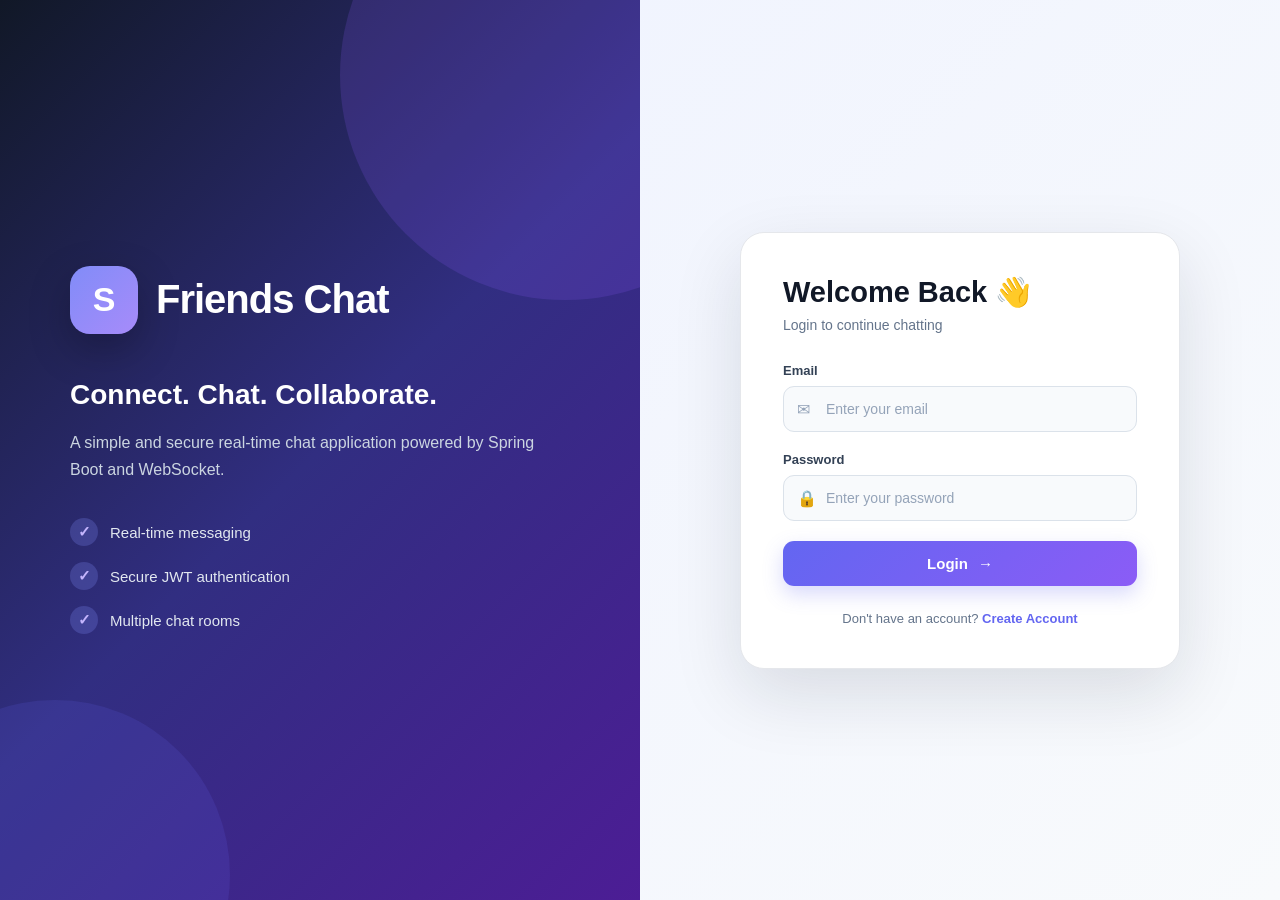
==== src/main/resources/static/index.html @ b25c4fea "creating a chat application for friends" ====
<!DOCTYPE html>
<html lang="en">

<head>

  <meta charset="UTF-8">

  <meta name="viewport"
        content="width=device-width, initial-scale=1.0">

  <title>Friends Chat</title>


  <style>

    /* =========================================
       RESET
    ========================================= */

    * {
        margin: 0;
        padding: 0;
        box-sizing: border-box;
    }


    /* =========================================
       BODY
    ========================================= */

    body {

        font-family:
                "Segoe UI",
                Arial,
                sans-serif;

        min-height: 100vh;

        background:
                linear-gradient(
                        135deg,
                        #eef2ff,
                        #f8fafc
                );

        color: #111827;
    }


    /* =========================================
       MAIN CONTAINER
    ========================================= */

    .auth-page {

        min-height: 100vh;

        display: flex;
    }


    /* =========================================
       LEFT SIDE
    ========================================= */

    .auth-left {

        width: 50%;

        min-height: 100vh;

        padding: 70px;

        display: flex;

        flex-direction: column;

        justify-content: center;

        position: relative;

        overflow: hidden;

        color: white;

        background:
                linear-gradient(
                        135deg,
                        #111827 0%,
                        #312e81 50%,
                        #4c1d95 100%
                );
    }


    /* Background Circle 1 */

    .auth-left::before {

        content: "";

        position: absolute;

        width: 450px;

        height: 450px;

        border-radius: 50%;

        background:
                rgba(139, 92, 246, 0.18);

        top: -150px;

        right: -150px;
    }


    /* Background Circle 2 */

    .auth-left::after {

        content: "";

        position: absolute;

        width: 350px;

        height: 350px;

        border-radius: 50%;

        background:
                rgba(99, 102, 241, 0.15);

        bottom: -150px;

        left: -120px;
    }


    /* =========================================
       BRAND
    ========================================= */

    .brand {

        position: relative;

        z-index: 2;

        display: flex;

        align-items: center;

        gap: 18px;
    }


    .logo {

        width: 68px;

        height: 68px;

        border-radius: 20px;

        display: flex;

        align-items: center;

        justify-content: center;

        background:
                linear-gradient(
                        135deg,
                        #818cf8,
                        #a78bfa
                );

        font-size: 34px;

        font-weight: 800;

        box-shadow:
                0 15px 40px
                rgba(0, 0, 0, 0.25);
    }


    .brand h1 {

        font-size: 40px;

        font-weight: 700;

        letter-spacing: -1px;
    }


    /* =========================================
       LEFT TEXT
    ========================================= */

    .tagline {

        position: relative;

        z-index: 2;

        margin-top: 45px;

        font-size: 28px;

        font-weight: 600;
    }


    .description {

        position: relative;

        z-index: 2;

        max-width: 500px;

        margin-top: 18px;

        color: #cbd5e1;

        font-size: 16px;

        line-height: 1.7;
    }


    /* =========================================
       FEATURES
    ========================================= */

    .features {

        position: relative;

        z-index: 2;

        margin-top: 35px;

        display: flex;

        flex-direction: column;

        gap: 16px;
    }


    .feature {

        display: flex;

        align-items: center;

        gap: 12px;

        color: #e2e8f0;

        font-size: 15px;
    }


    .feature-icon {

        width: 28px;

        height: 28px;

        border-radius: 50%;

        display: flex;

        align-items: center;

        justify-content: center;

        background:
                rgba(129, 140, 248, 0.25);

        color: #c4b5fd;

        font-weight: bold;
    }


    /* =========================================
       RIGHT SIDE
    ========================================= */

    .auth-right {

        width: 50%;

        min-height: 100vh;

        display: flex;

        align-items: center;

        justify-content: center;

        padding: 30px;
    }


    /* =========================================
       CARD
    ========================================= */

    .auth-card {

        width: 100%;

        max-width: 440px;

        padding: 42px;

        background: white;

        border-radius: 24px;

        border:
                1px solid #e5e7eb;

        box-shadow:
                0 25px 70px
                rgba(15, 23, 42, 0.12);

        animation:
                cardAppear 0.5s ease;
    }


    @keyframes cardAppear {

        from {

            opacity: 0;

            transform:
                    translateY(15px);
        }

        to {

            opacity: 1;

            transform:
                    translateY(0);
        }
    }


    /* =========================================
       HEADER
    ========================================= */

    .auth-header {

        margin-bottom: 30px;
    }


    .auth-header h2 {

        font-size: 29px;

        color: #111827;

        margin-bottom: 8px;
    }


    .auth-header p {

        color: #64748b;

        font-size: 14px;
    }


    /* =========================================
       INPUT
    ========================================= */

    .input-group {

        margin-bottom: 20px;
    }


    .input-group label {

        display: block;

        margin-bottom: 8px;

        color: #334155;

        font-size: 13px;

        font-weight: 600;
    }


    .input-wrapper {

        position: relative;
    }


    .input-icon {

        position: absolute;

        left: 14px;

        top: 50%;

        transform:
                translateY(-50%);

        color: #94a3b8;

        font-size: 16px;

        pointer-events: none;
    }


    .input-group input {

        width: 100%;

        padding:
                14px
                15px
                14px
                42px;

        border:
                1px solid #dbe2ea;

        border-radius: 11px;

        outline: none;

        background: #f8fafc;

        color: #1e293b;

        font-size: 14px;

        transition: 0.2s;
    }


    .input-group input::placeholder {

        color: #94a3b8;
    }


    .input-group input:focus {

        border-color: #6366f1;

        background: white;

        box-shadow:
                0 0 0 4px
                rgba(99, 102, 241, 0.10);
    }


    /* =========================================
       BUTTON
    ========================================= */

    .primary-btn {

        width: 100%;

        border: none;

        border-radius: 11px;

        padding: 14px;

        margin-top: 5px;

        background:
                linear-gradient(
                        135deg,
                        #6366f1,
                        #8b5cf6
                );

        color: white;

        font-size: 15px;

        font-weight: 600;

        cursor: pointer;

        display: flex;

        align-items: center;

        justify-content: center;

        gap: 10px;

        transition: 0.2s;

        box-shadow:
                0 8px 20px
                rgba(99, 102, 241, 0.25);
    }


    .primary-btn:hover {

        transform:
                translateY(-2px);

        box-shadow:
                0 12px 25px
                rgba(99, 102, 241, 0.35);
    }


    .primary-btn:active {

        transform:
                translateY(0);
    }


    .primary-btn:disabled {

        opacity: 0.7;

        cursor: not-allowed;

        transform: none;
    }


    /* =========================================
       SWITCH LOGIN / REGISTER
    ========================================= */

    .switch-text {

        text-align: center;

        margin-top: 25px;

        color: #64748b;

        font-size: 13px;
    }


    .link-btn {

        border: none;

        background: transparent;

        color: #6366f1;

        font-weight: 600;

        cursor: pointer;

        font-size: 13px;
    }


    .link-btn:hover {

        text-decoration: underline;
    }


    /* =========================================
       MESSAGE
    ========================================= */

    .message {

        display: none;

        padding: 12px 14px;

        margin-bottom: 20px;

        border-radius: 10px;

        font-size: 13px;

        font-weight: 500;
    }


    .message.success {

        display: block;

        background: #ecfdf5;

        color: #047857;

        border:
                1px solid #a7f3d0;
    }


    .message.error {

        display: block;

        background: #fef2f2;

        color: #b91c1c;

        border:
                1px solid #fecaca;
    }


    /* =========================================
       MOBILE
    ========================================= */

    @media (max-width: 850px) {

        .auth-page {

            display: block;
        }


        .auth-left {

            display: none;
        }


        .auth-right {

            width: 100%;

            min-height: 100vh;

            padding: 20px;
        }


        .auth-card {

            padding: 30px 25px;
        }
    }

  </style>

</head>


<body>


<div class="auth-page">


  <!-- =========================================
       LEFT SIDE
  ========================================== -->

  <div class="auth-left">


    <div class="brand">

      <div class="logo">
        S
      </div>

      <h1>
        Friends Chat
      </h1>

    </div>


    <div class="tagline">

      Connect. Chat. Collaborate.

    </div>


    <div class="description">

      A simple and secure real-time chat
      application powered by Spring Boot
      and WebSocket.

    </div>


    <div class="features">


      <div class="feature">

        <div class="feature-icon">
          ✓
        </div>

        <span>
                    Real-time messaging
                </span>

      </div>


      <div class="feature">

        <div class="feature-icon">
          ✓
        </div>

        <span>
                    Secure JWT authentication
                </span>

      </div>


      <div class="feature">

        <div class="feature-icon">
          ✓
        </div>

        <span>
                    Multiple chat rooms
                </span>

      </div>


    </div>


  </div>



  <!-- =========================================
       RIGHT SIDE
  ========================================== -->

  <div class="auth-right">


    <div class="auth-card">


      <!-- =================================
           LOGIN
      ================================== -->

      <div id="loginSection">


        <div class="auth-header">

          <h2>
            Welcome Back 👋
          </h2>

          <p>
            Login to continue chatting
          </p>

        </div>


        <div id="loginMessage"
             class="message">
        </div>


        <!-- EMAIL -->

        <div class="input-group">

          <label>
            Email
          </label>


          <div class="input-wrapper">

                        <span class="input-icon">
                            ✉
                        </span>


            <input
                    type="email"
                    id="loginEmail"
                    placeholder="Enter your email"
                    autocomplete="email">

          </div>

        </div>


        <!-- PASSWORD -->

        <div class="input-group">

          <label>
            Password
          </label>


          <div class="input-wrapper">

                        <span class="input-icon">
                            🔒
                        </span>


            <input
                    type="password"
                    id="loginPassword"
                    placeholder="Enter your password"
                    autocomplete="current-password">

          </div>

        </div>


        <!-- LOGIN BUTTON -->

        <button
                id="loginButton"
                class="primary-btn"
                onclick="login()">

                    <span>
                        Login
                    </span>

          <span>
                        →
                    </span>

        </button>


        <p class="switch-text">

          Don't have an account?

          <button
                  class="link-btn"
                  onclick="showRegister()">

            Create Account

          </button>

        </p>


      </div>



      <!-- =================================
           REGISTER
      ================================== -->

      <div id="registerSection"
           style="display: none;">


        <div class="auth-header">

          <h2>
            Create Account 🚀
          </h2>

          <p>
            Join Friends Chat today
          </p>

        </div>


        <div id="registerMessage"
             class="message">
        </div>


        <!-- NAME -->

        <div class="input-group">

          <label>
            Name
          </label>


          <div class="input-wrapper">

                        <span class="input-icon">
                            👤
                        </span>


            <input
                    type="text"
                    id="registerName"
                    placeholder="Enter your name"
                    autocomplete="name">

          </div>

        </div>


        <!-- EMAIL -->

        <div class="input-group">

          <label>
            Email
          </label>


          <div class="input-wrapper">

                        <span class="input-icon">
                            ✉
                        </span>


            <input
                    type="email"
                    id="registerEmail"
                    placeholder="Enter your email"
                    autocomplete="email">

          </div>

        </div>


        <!-- PASSWORD -->

        <div class="input-group">

          <label>
            Password
          </label>


          <div class="input-wrapper">

                        <span class="input-icon">
                            🔒
                        </span>


            <input
                    type="password"
                    id="registerPassword"
                    placeholder="Create a password"
                    autocomplete="new-password">

          </div>

        </div>


        <!-- REGISTER BUTTON -->

        <button
                id="registerButton"
                class="primary-btn"
                onclick="register()">

                    <span>
                        Create Account
                    </span>

          <span>
                        →
                    </span>

        </button>


        <p class="switch-text">

          Already have an account?

          <button
                  class="link-btn"
                  onclick="showLogin()">

            Login

          </button>

        </p>


      </div>


    </div>


  </div>


</div>


<script src="/auth.js"></script>


</body>

</html>
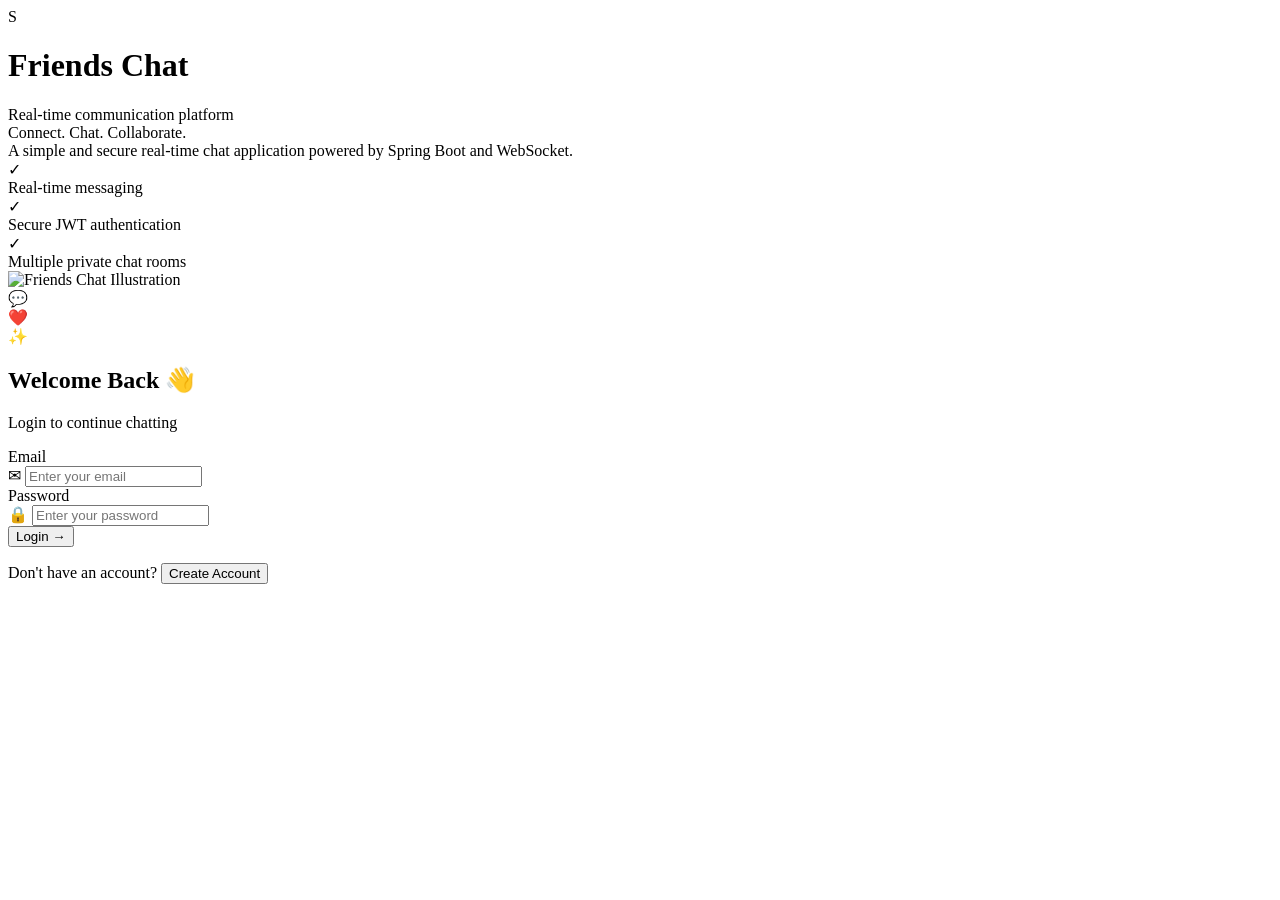
==== commit 592b45cd: "doing some changes" ====
--- a/src/main/resources/static/index.html
+++ b/src/main/resources/static/index.html
@@ -10,783 +10,142 @@
 
   <title>Friends Chat</title>
 
-
-  <style>
-
-    /* =========================================
-       RESET
-    ========================================= */
-
-    * {
-        margin: 0;
-        padding: 0;
-        box-sizing: border-box;
-    }
-
-
-    /* =========================================
-       BODY
-    ========================================= */
-
-    body {
-
-        font-family:
-                "Segoe UI",
-                Arial,
-                sans-serif;
-
-        min-height: 100vh;
-
-        background:
-                linear-gradient(
-                        135deg,
-                        #eef2ff,
-                        #f8fafc
-                );
-
-        color: #111827;
-    }
-
-
-    /* =========================================
-       MAIN CONTAINER
-    ========================================= */
-
-    .auth-page {
-
-        min-height: 100vh;
-
-        display: flex;
-    }
-
-
-    /* =========================================
-       LEFT SIDE
-    ========================================= */
-
-    .auth-left {
-
-        width: 50%;
-
-        min-height: 100vh;
-
-        padding: 70px;
-
-        display: flex;
-
-        flex-direction: column;
-
-        justify-content: center;
-
-        position: relative;
-
-        overflow: hidden;
-
-        color: white;
-
-        background:
-                linear-gradient(
-                        135deg,
-                        #111827 0%,
-                        #312e81 50%,
-                        #4c1d95 100%
-                );
-    }
-
-
-    /* Background Circle 1 */
-
-    .auth-left::before {
-
-        content: "";
-
-        position: absolute;
-
-        width: 450px;
-
-        height: 450px;
-
-        border-radius: 50%;
-
-        background:
-                rgba(139, 92, 246, 0.18);
-
-        top: -150px;
-
-        right: -150px;
-    }
-
-
-    /* Background Circle 2 */
-
-    .auth-left::after {
-
-        content: "";
-
-        position: absolute;
-
-        width: 350px;
-
-        height: 350px;
-
-        border-radius: 50%;
-
-        background:
-                rgba(99, 102, 241, 0.15);
-
-        bottom: -150px;
-
-        left: -120px;
-    }
-
-
-    /* =========================================
-       BRAND
-    ========================================= */
-
-    .brand {
-
-        position: relative;
-
-        z-index: 2;
-
-        display: flex;
-
-        align-items: center;
-
-        gap: 18px;
-    }
-
-
-    .logo {
-
-        width: 68px;
-
-        height: 68px;
-
-        border-radius: 20px;
-
-        display: flex;
-
-        align-items: center;
-
-        justify-content: center;
-
-        background:
-                linear-gradient(
-                        135deg,
-                        #818cf8,
-                        #a78bfa
-                );
-
-        font-size: 34px;
-
-        font-weight: 800;
-
-        box-shadow:
-                0 15px 40px
-                rgba(0, 0, 0, 0.25);
-    }
-
-
-    .brand h1 {
-
-        font-size: 40px;
-
-        font-weight: 700;
-
-        letter-spacing: -1px;
-    }
-
-
-    /* =========================================
-       LEFT TEXT
-    ========================================= */
-
-    .tagline {
-
-        position: relative;
-
-        z-index: 2;
-
-        margin-top: 45px;
-
-        font-size: 28px;
-
-        font-weight: 600;
-    }
-
-
-    .description {
-
-        position: relative;
-
-        z-index: 2;
-
-        max-width: 500px;
-
-        margin-top: 18px;
-
-        color: #cbd5e1;
-
-        font-size: 16px;
-
-        line-height: 1.7;
-    }
-
-
-    /* =========================================
-       FEATURES
-    ========================================= */
-
-    .features {
-
-        position: relative;
-
-        z-index: 2;
-
-        margin-top: 35px;
-
-        display: flex;
-
-        flex-direction: column;
-
-        gap: 16px;
-    }
-
-
-    .feature {
-
-        display: flex;
-
-        align-items: center;
-
-        gap: 12px;
-
-        color: #e2e8f0;
-
-        font-size: 15px;
-    }
-
-
-    .feature-icon {
-
-        width: 28px;
-
-        height: 28px;
-
-        border-radius: 50%;
-
-        display: flex;
-
-        align-items: center;
-
-        justify-content: center;
-
-        background:
-                rgba(129, 140, 248, 0.25);
-
-        color: #c4b5fd;
-
-        font-weight: bold;
-    }
-
-
-    /* =========================================
-       RIGHT SIDE
-    ========================================= */
-
-    .auth-right {
-
-        width: 50%;
-
-        min-height: 100vh;
-
-        display: flex;
-
-        align-items: center;
-
-        justify-content: center;
-
-        padding: 30px;
-    }
-
-
-    /* =========================================
-       CARD
-    ========================================= */
-
-    .auth-card {
-
-        width: 100%;
-
-        max-width: 440px;
-
-        padding: 42px;
-
-        background: white;
-
-        border-radius: 24px;
-
-        border:
-                1px solid #e5e7eb;
-
-        box-shadow:
-                0 25px 70px
-                rgba(15, 23, 42, 0.12);
-
-        animation:
-                cardAppear 0.5s ease;
-    }
-
-
-    @keyframes cardAppear {
-
-        from {
-
-            opacity: 0;
-
-            transform:
-                    translateY(15px);
-        }
-
-        to {
-
-            opacity: 1;
-
-            transform:
-                    translateY(0);
-        }
-    }
-
-
-    /* =========================================
-       HEADER
-    ========================================= */
-
-    .auth-header {
-
-        margin-bottom: 30px;
-    }
-
-
-    .auth-header h2 {
-
-        font-size: 29px;
-
-        color: #111827;
-
-        margin-bottom: 8px;
-    }
-
-
-    .auth-header p {
-
-        color: #64748b;
-
-        font-size: 14px;
-    }
-
-
-    /* =========================================
-       INPUT
-    ========================================= */
-
-    .input-group {
-
-        margin-bottom: 20px;
-    }
-
-
-    .input-group label {
-
-        display: block;
-
-        margin-bottom: 8px;
-
-        color: #334155;
-
-        font-size: 13px;
-
-        font-weight: 600;
-    }
-
-
-    .input-wrapper {
-
-        position: relative;
-    }
-
-
-    .input-icon {
-
-        position: absolute;
-
-        left: 14px;
-
-        top: 50%;
-
-        transform:
-                translateY(-50%);
-
-        color: #94a3b8;
-
-        font-size: 16px;
-
-        pointer-events: none;
-    }
-
-
-    .input-group input {
-
-        width: 100%;
-
-        padding:
-                14px
-                15px
-                14px
-                42px;
-
-        border:
-                1px solid #dbe2ea;
-
-        border-radius: 11px;
-
-        outline: none;
-
-        background: #f8fafc;
-
-        color: #1e293b;
-
-        font-size: 14px;
-
-        transition: 0.2s;
-    }
-
-
-    .input-group input::placeholder {
-
-        color: #94a3b8;
-    }
-
-
-    .input-group input:focus {
-
-        border-color: #6366f1;
-
-        background: white;
-
-        box-shadow:
-                0 0 0 4px
-                rgba(99, 102, 241, 0.10);
-    }
-
-
-    /* =========================================
-       BUTTON
-    ========================================= */
-
-    .primary-btn {
-
-        width: 100%;
-
-        border: none;
-
-        border-radius: 11px;
-
-        padding: 14px;
-
-        margin-top: 5px;
-
-        background:
-                linear-gradient(
-                        135deg,
-                        #6366f1,
-                        #8b5cf6
-                );
-
-        color: white;
-
-        font-size: 15px;
-
-        font-weight: 600;
-
-        cursor: pointer;
-
-        display: flex;
-
-        align-items: center;
-
-        justify-content: center;
-
-        gap: 10px;
-
-        transition: 0.2s;
-
-        box-shadow:
-                0 8px 20px
-                rgba(99, 102, 241, 0.25);
-    }
-
-
-    .primary-btn:hover {
-
-        transform:
-                translateY(-2px);
-
-        box-shadow:
-                0 12px 25px
-                rgba(99, 102, 241, 0.35);
-    }
-
-
-    .primary-btn:active {
-
-        transform:
-                translateY(0);
-    }
-
-
-    .primary-btn:disabled {
-
-        opacity: 0.7;
-
-        cursor: not-allowed;
-
-        transform: none;
-    }
-
-
-    /* =========================================
-       SWITCH LOGIN / REGISTER
-    ========================================= */
-
-    .switch-text {
-
-        text-align: center;
-
-        margin-top: 25px;
-
-        color: #64748b;
-
-        font-size: 13px;
-    }
-
-
-    .link-btn {
-
-        border: none;
-
-        background: transparent;
-
-        color: #6366f1;
-
-        font-weight: 600;
-
-        cursor: pointer;
-
-        font-size: 13px;
-    }
-
-
-    .link-btn:hover {
-
-        text-decoration: underline;
-    }
-
-
-    /* =========================================
-       MESSAGE
-    ========================================= */
-
-    .message {
-
-        display: none;
-
-        padding: 12px 14px;
-
-        margin-bottom: 20px;
-
-        border-radius: 10px;
-
-        font-size: 13px;
-
-        font-weight: 500;
-    }
-
-
-    .message.success {
-
-        display: block;
-
-        background: #ecfdf5;
-
-        color: #047857;
-
-        border:
-                1px solid #a7f3d0;
-    }
-
-
-    .message.error {
-
-        display: block;
-
-        background: #fef2f2;
-
-        color: #b91c1c;
-
-        border:
-                1px solid #fecaca;
-    }
-
-
-    /* =========================================
-       MOBILE
-    ========================================= */
-
-    @media (max-width: 850px) {
-
-        .auth-page {
-
-            display: block;
-        }
-
-
-        .auth-left {
-
-            display: none;
-        }
-
-
-        .auth-right {
-
-            width: 100%;
-
-            min-height: 100vh;
-
-            padding: 20px;
-        }
-
-
-        .auth-card {
-
-            padding: 30px 25px;
-        }
-    }
-
-  </style>
+  <link rel="stylesheet"
+        href="/auth.css">
 
 </head>
 
-
 <body>
 
-
 <div class="auth-page">
 
-
-  <!-- =========================================
-       LEFT SIDE
-  ========================================== -->
+  <!-- LEFT SIDE -->
 
   <div class="auth-left">
 
-
-    <div class="brand">
-
-      <div class="logo">
-        S
-      </div>
-
-      <h1>
-        Friends Chat
-      </h1>
-
-    </div>
-
-
-    <div class="tagline">
-
-      Connect. Chat. Collaborate.
-
-    </div>
-
-
-    <div class="description">
-
-      A simple and secure real-time chat
-      application powered by Spring Boot
-      and WebSocket.
-
-    </div>
-
-
-    <div class="features">
-
-
-      <div class="feature">
-
-        <div class="feature-icon">
-          ✓
-        </div>
-
-        <span>
-                    Real-time messaging
-                </span>
-
-      </div>
-
-
-      <div class="feature">
-
-        <div class="feature-icon">
-          ✓
-        </div>
-
-        <span>
-                    Secure JWT authentication
-                </span>
-
-      </div>
-
-
-      <div class="feature">
-
-        <div class="feature-icon">
-          ✓
-        </div>
-
-        <span>
-                    Multiple chat rooms
-                </span>
-
-      </div>
-
-
-    </div>
-
+    <div class="left-content">
+
+      <div class="brand">
+
+        <div class="logo">
+          S
+        </div>
+
+        <div>
+
+          <h1>
+            Friends Chat
+          </h1>
+
+          <div class="brand-subtitle">
+            Real-time communication platform
+          </div>
+
+        </div>
+
+      </div>
+
+
+      <div class="tagline">
+
+        Connect.
+        <span>Chat.</span>
+        Collaborate.
+
+      </div>
+
+
+      <div class="description">
+
+        A simple and secure real-time chat
+        application powered by Spring Boot
+        and WebSocket.
+
+      </div>
+
+
+      <div class="features">
+
+        <div class="feature">
+
+          <div class="feature-icon">
+            ✓
+          </div>
+
+          <span>
+                        Real-time messaging
+                    </span>
+
+        </div>
+
+
+        <div class="feature">
+
+          <div class="feature-icon">
+            ✓
+          </div>
+
+          <span>
+                        Secure JWT authentication
+                    </span>
+
+        </div>
+
+
+        <div class="feature">
+
+          <div class="feature-icon">
+            ✓
+          </div>
+
+          <span>
+                        Multiple private chat rooms
+                    </span>
+
+        </div>
+
+      </div>
+
+    </div>
+
+
+    <!-- CHAT IMAGE -->
+
+    <div class="chat-illustration">
+
+      <img
+              src="/images/chat-hero.png"
+              alt="Friends Chat Illustration">
+
+    </div>
+
+
+    <!-- FLOATING BUBBLES -->
+
+    <div class="floating-bubble bubble-one">
+      💬
+    </div>
+
+    <div class="floating-bubble bubble-two">
+      ❤️
+    </div>
+
+    <div class="floating-bubble bubble-three">
+      ✨
+    </div>
 
   </div>
 
 
-
-  <!-- =========================================
-       RIGHT SIDE
-  ========================================== -->
+  <!-- RIGHT SIDE -->
 
   <div class="auth-right">
 
-
     <div class="auth-card">
 
-
-      <!-- =================================
-           LOGIN
-      ================================== -->
+      <!-- LOGIN -->
 
       <div id="loginSection">
-
 
         <div class="auth-header">
 
@@ -806,21 +165,17 @@
         </div>
 
 
-        <!-- EMAIL -->
-
         <div class="input-group">
 
           <label>
             Email
           </label>
 
-
           <div class="input-wrapper">
 
                         <span class="input-icon">
                             ✉
                         </span>
-
 
             <input
                     type="email"
@@ -833,21 +188,17 @@
         </div>
 
 
-        <!-- PASSWORD -->
-
         <div class="input-group">
 
           <label>
             Password
           </label>
 
-
           <div class="input-wrapper">
 
                         <span class="input-icon">
                             🔒
                         </span>
-
 
             <input
                     type="password"
@@ -860,8 +211,6 @@
         </div>
 
 
-        <!-- LOGIN BUTTON -->
-
         <button
                 id="loginButton"
                 class="primary-btn"
@@ -892,18 +241,13 @@
 
         </p>
 
-
-      </div>
-
-
-
-      <!-- =================================
-           REGISTER
-      ================================== -->
+      </div>
+
+
+      <!-- REGISTER -->
 
       <div id="registerSection"
            style="display: none;">
-
 
         <div class="auth-header">
 
@@ -923,21 +267,17 @@
         </div>
 
 
-        <!-- NAME -->
-
         <div class="input-group">
 
           <label>
             Name
           </label>
 
-
           <div class="input-wrapper">
 
                         <span class="input-icon">
                             👤
                         </span>
-
 
             <input
                     type="text"
@@ -950,21 +290,17 @@
         </div>
 
 
-        <!-- EMAIL -->
-
         <div class="input-group">
 
           <label>
             Email
           </label>
 
-
           <div class="input-wrapper">
 
                         <span class="input-icon">
                             ✉
                         </span>
-
 
             <input
                     type="email"
@@ -977,21 +313,17 @@
         </div>
 
 
-        <!-- PASSWORD -->
-
         <div class="input-group">
 
           <label>
             Password
           </label>
 
-
           <div class="input-wrapper">
 
                         <span class="input-icon">
                             🔒
                         </span>
-
 
             <input
                     type="password"
@@ -1004,8 +336,6 @@
         </div>
 
 
-        <!-- REGISTER BUTTON -->
-
         <button
                 id="registerButton"
                 class="primary-btn"
@@ -1036,22 +366,17 @@
 
         </p>
 
-
-      </div>
-
-
-    </div>
-
+      </div>
+
+    </div>
 
   </div>
 
-
 </div>
 
 
 <script src="/auth.js"></script>
 
-
 </body>
 
 </html>
